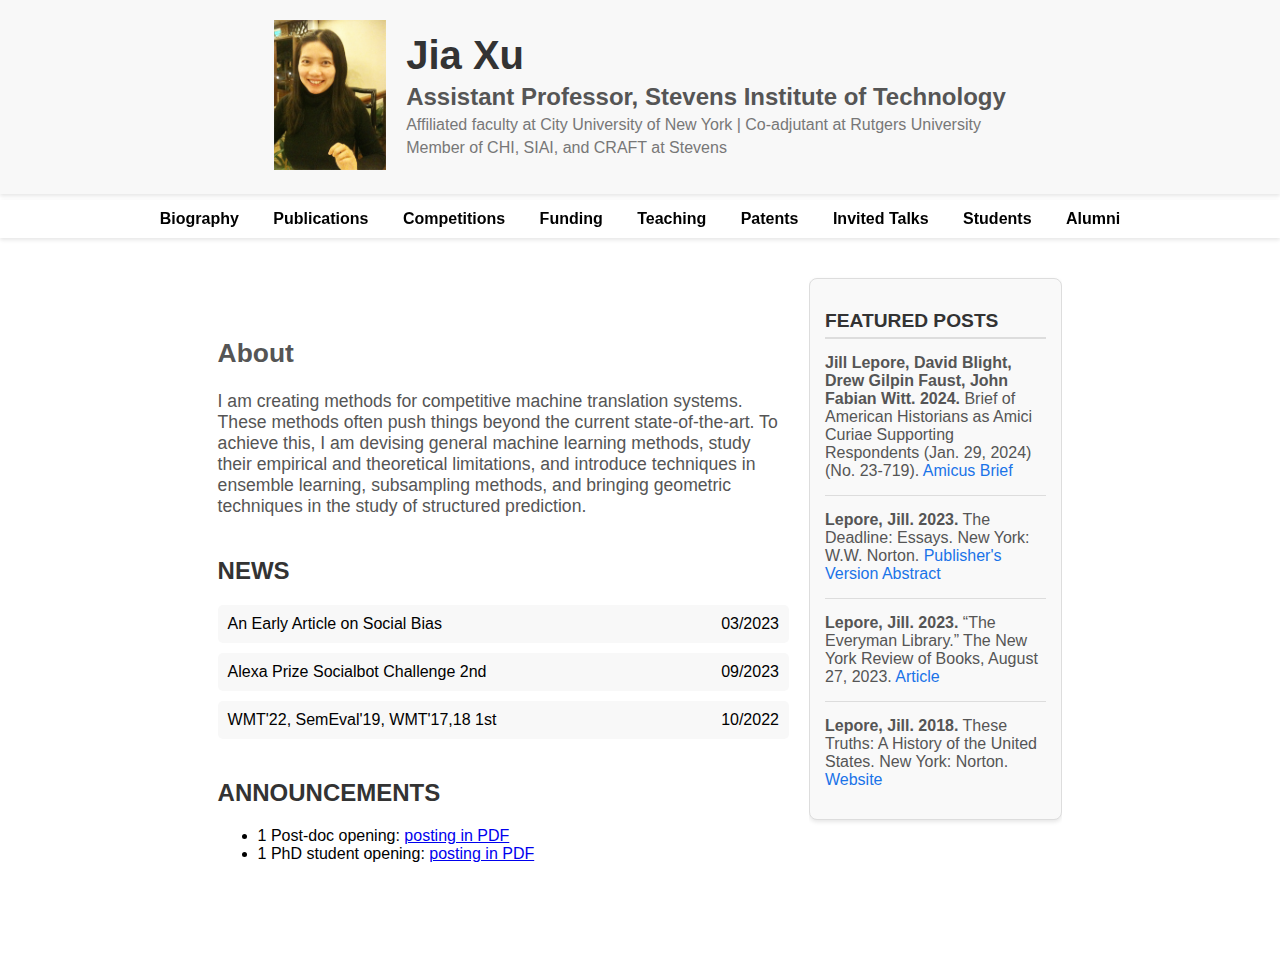
==== index.html @ bad91729 "initial commit" ====
<!DOCTYPE html>
<html lang="en">
<head>
    <meta charset="UTF-8">
    <meta name="viewport" content="width=device-width, initial-scale=1.0">
    <title>Home</title>
    <link rel="stylesheet" href="styles.css">
</head>
<body>
    <iframe src="header.html" style="width: 100%; border: none;"></iframe>
    <nav>
        <ul>
            <li><a href="biography.html">Biography</a></li>
            <li><a href="publications.html">Publications</a></li>
            <li><a href="competitions.html">Competitions</a></li>
            <li><a href="funding.html">Funding</a></li>
            <li><a href="teaching.html">Teaching</a></li>
            <li><a href="patents.html">Patents</a></li>
            <li><a href="invited_talks.html">Invited Talks</a></li>
            <li><a href="students.html">Students</a></li>
            <li><a href="alumni.html">Alumni</a></li>
        </ul>
    </nav>
    <main>
        <div class="content-container">
            <section id="news-announcements">
                <section id="about">
                    <h2>About</h2>
                    <p>
                        I am creating methods for competitive machine translation systems. These methods often push things beyond the current state-of-the-art. 
                        To achieve this, I am devising general machine learning methods, study their empirical and theoretical limitations, and introduce techniques 
                        in ensemble learning, subsampling methods, and bringing geometric techniques in the study of structured prediction.
                    </p>
                </section>
                <section id="news">
                    <h2>News</h2>
                    <div class="news-item">
                        <span>An Early Article on Social Bias</span>
                        <span>03/2023</span>
                    </div>
                    <div class="news-item">
                        <span>Alexa Prize Socialbot Challenge 2nd</span>
                        <span>09/2023</span>
                    </div>
                    <div class="news-item">
                        <span>WMT'22, SemEval'19, WMT'17,18 1st</span>
                        <span>10/2022</span>
                    </div>
                </section>
                <section id="announcements">
                    <h2>Announcements</h2>
                    <ul>
                        <li>1 Post-doc opening: <a href="posting_in_pdf.pdf">posting in PDF</a></li>
                        <li>1 PhD student opening: <a href="posting_in_pdf.pdf">posting in PDF</a></li>
                    </ul>
                </section>
            </section>
            <aside class="featured-container">
                <iframe src="featured_posts.html" style="width: 100%; border: none; height: 100%;"></iframe>
            </aside>
        </div>
    </main>
</body>
</html>
---- styles.css ----
body {
    font-family: Arial, sans-serif;
    margin: 0;
    padding: 0;
    background-color: #ffffff;
    color: #000000;
}

iframe {
    display: block;
    width: 100%;
    height: 200px; /* Adjust height as needed */
    border: none;
}

header {
    background-color: #f8f8f8;
    padding: 20px;
    text-align: center;
    box-shadow: 0 2px 4px rgba(0,0,0,0.1);
    display: flex;
    align-items: center;
    justify-content: center;
}

.header-content {
    display: flex;
    align-items: center;
}

.header-content img.logo {
    height: 150px; /* Increased size */
    margin-right: 20px;
}

.text-content {
    text-align: left;
}

.header-content h1 {
    margin: 0;
    font-size: 2.5em; /* Big font for name */
    color: #333333; /* Slightly grey */
}

.header-content h2 {
    margin: 5px 0;
    font-size: 1.5em; /* Smaller font for second line */
    color: #555555; /* Slightly grey */
}

.header-content p {
    margin: 5px 0;
    font-size: 1em; /* Regular font size */
    color: #777777; /* Slightly grey */
}

.breadcrumb {
    padding: 10px 0;
    font-size: 1.2em;
    color: #333333;
}

.breadcrumb a.home-link {
    color: #1a73e8;
    text-decoration: none;
    font-weight: bold;
}

.breadcrumb a.home-link:hover {
    text-decoration: underline;
}

.home-link {
    text-decoration: none;
    color: inherit;
}

.home-link:hover {
    text-decoration: none;
    color: inherit;
}

nav ul li a {
    text-decoration: none;
    color: #000000;
    font-weight: bold;
}

nav ul li a.active {
    background-color: #666666;
    color: #ffffff;
    padding: 5px 10px;
    border-radius: 5px;
}

nav ul li a:hover {
    background-color: #cccccc; /* Highlight color */
    color: #000000; /* Text color on hover */
    padding: 5px 5px;
    border-radius: 5px;
}

nav {
    position: sticky;
    top: 0;
    width: 100%;
    background-color: #ffffff;
    box-shadow: 0 2px 4px rgba(0,0,0,0.1);
    z-index: 1000;
}

nav ul {
    list-style: none;
    margin: 0;
    padding: 10px 0;
    text-align: center;
}

nav ul li {
    display: inline;
    margin: 0 15px;
}

main {
    padding: 20px 17%;
}

section {
    margin: 40px 0;
}

/* Styles for news and announcements */
#news, #announcements {
    margin-top: 40px;
}

.news-item, .announcement-item {
    display: flex;
    justify-content: space-between;
    padding: 10px;
    background-color: #f8f8f8;
    border-radius: 5px;
    margin-bottom: 10px;
}

#news h2, #announcements h2 {
    text-transform: uppercase;
    color: #333;
}

#about {
    margin-top: 40px;
    font-size: 1.1em;
    color: #555;
}



/* Two-column layout */
.content-container {
    display: flex;
    flex-direction: row;
    justify-content: space-between;
}

.content-container > section {
    flex: 1;
    padding-right: 20px;
}

.featured-container {
    width: 30%; /* Default width */
    /* min-height: 600px; */
}

.featured-posts {
    border: 1px solid #ddd;
    padding: 15px;
    background-color: #f9f9f9;
    border-radius: 8px;
    margin-top: 20px;
    box-shadow: 0 2px 4px rgba(0,0,0,0.1);
}

.featured-posts h2 {
    text-transform: uppercase;
    font-size: 1.2em;
    color: #333;
    margin-bottom: 15px;
    border-bottom: 2px solid #ddd;
    padding-bottom: 5px;
}

.featured-posts .post {
    margin-bottom: 15px;
}

.featured-posts .post p {
    margin: 0;
    font-size: 1em;
    color: #555;
}

.featured-posts .post a {
    color: #1a73e8;
    text-decoration: none;
}

.featured-posts .post a:hover {
    text-decoration: underline;
}

.featured-posts hr {
    border: 0;
    border-top: 1px solid #ddd;
    margin: 15px 0;
}
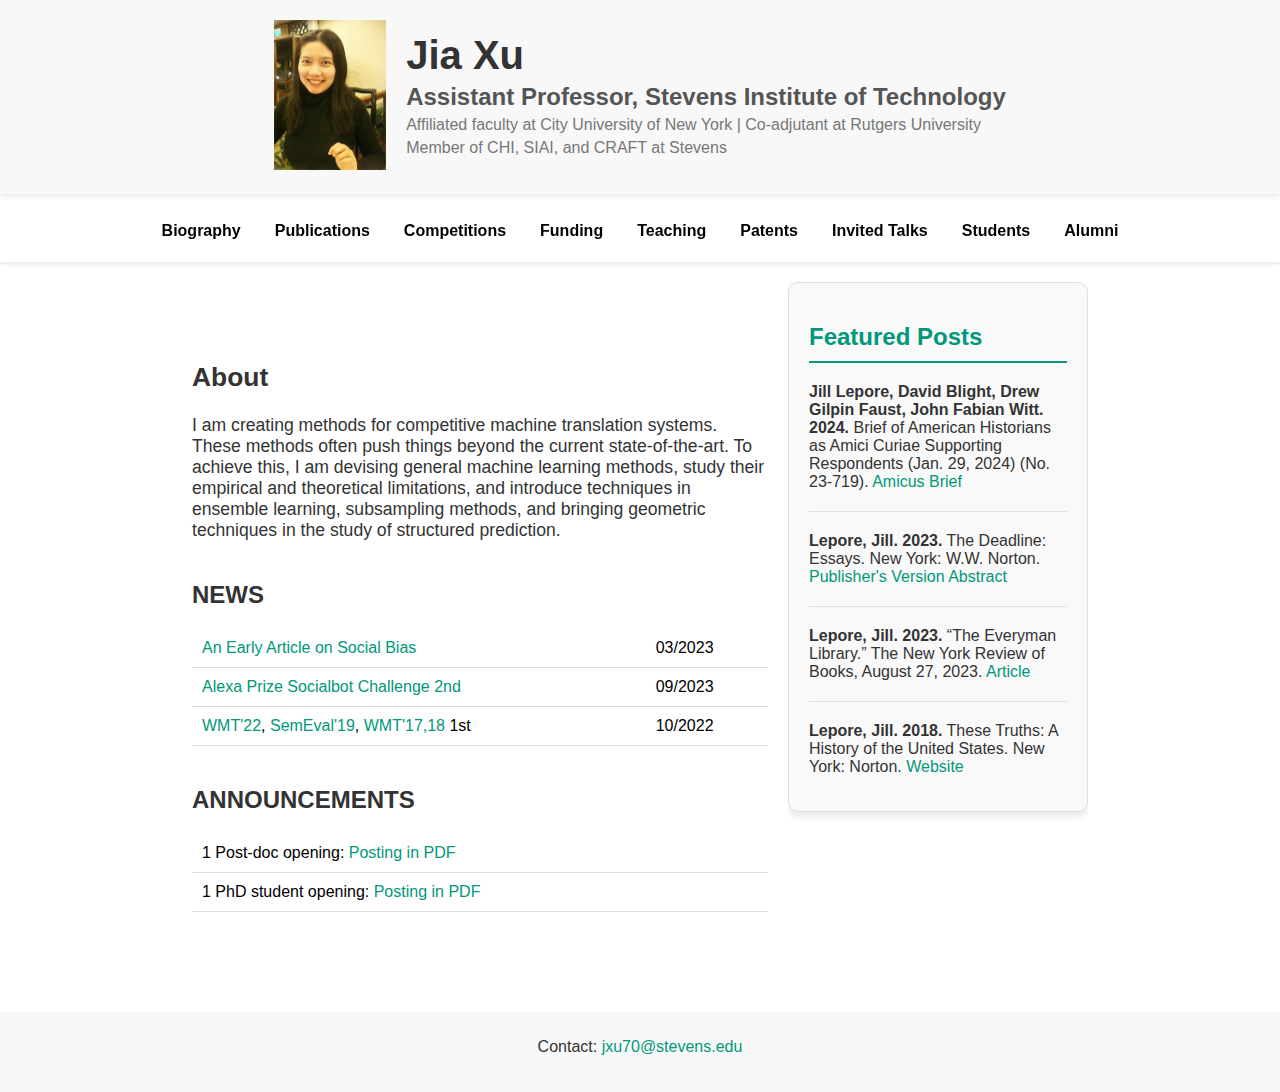
==== commit 3f737c63: "done" ====
--- a/index.html
+++ b/index.html
@@ -34,25 +34,35 @@
                 </section>
                 <section id="news">
                     <h2>News</h2>
-                    <div class="news-item">
-                        <span>An Early Article on Social Bias</span>
-                        <span>03/2023</span>
-                    </div>
-                    <div class="news-item">
-                        <span>Alexa Prize Socialbot Challenge 2nd</span>
-                        <span>09/2023</span>
-                    </div>
-                    <div class="news-item">
-                        <span>WMT'22, SemEval'19, WMT'17,18 1st</span>
-                        <span>10/2022</span>
-                    </div>
+                    <table class="news-table">
+                        <tr>
+                            <td><a href="https://www.stevens.edu/news/exposing-and-eliminating-the-hidden-biases-in-ai" target="_blank">An Early Article on Social Bias</a></td>
+                            <td>03/2023</td>
+                        </tr>
+                        <tr>
+                            <td><a href="https://www.stevens.edu/news/stevens-team-wins-second-place-in-amazon-alexa-socialbot-challenge#:~:text=NAM%2C%20or%20Never%20Alone%20with,team%20won%20a%20%2450%2C000%20prize." target="_blank">Alexa Prize Socialbot Challenge 2nd</a></td>
+                            <td>09/2023</td>
+                        </tr>
+                        <tr>
+                            <td>
+                                <a href="https://www.stevens.edu/news/innovation-in-machine-learning-translates-to-top-honors-for-stevens-computer" target="_blank">WMT'22</a>, 
+                                <a href="https://www.gc.cuny.edu/news/jia-xu-hunter-has-won-natural-language-processing-competition" target="_blank">SemEval'19</a>, 
+                                <a href="https://machinetranslate.org/wmt" target="_blank">WMT'17,18</a> 1st
+                            </td>
+                            <td>10/2022</td>
+                        </tr>
+                    </table>
                 </section>
                 <section id="announcements">
                     <h2>Announcements</h2>
-                    <ul>
-                        <li>1 Post-doc opening: <a href="posting_in_pdf.pdf">posting in PDF</a></li>
-                        <li>1 PhD student opening: <a href="posting_in_pdf.pdf">posting in PDF</a></li>
-                    </ul>
+                    <table class="news-table">
+                        <tr>
+                            <td>1 Post-doc opening: <a href="http://jiaxu.org/pdf/Postdocposting.pdf" target="_blank">Posting in PDF</a></td>
+                        </tr>
+                        <tr>
+                            <td>1 PhD student opening: <a href="http://jiaxu.org/pdf/PhDposting.pdf" target="_blank">Posting in PDF</a></td>
+                        </tr>
+                    </table>
                 </section>
             </section>
             <aside class="featured-container">
@@ -60,5 +70,6 @@
             </aside>
         </div>
     </main>
+    <iframe src="footer.html" style="width: 100%; border: none; height: 80px;"></iframe>
 </body>
 </html>
--- a/styles.css
+++ b/styles.css
@@ -81,54 +81,83 @@
     color: inherit;
 }
 
-nav ul li a {
-    text-decoration: none;
-    color: #000000;
-    font-weight: bold;
-}
-
-nav ul li a.active {
-    background-color: #666666;
-    color: #ffffff;
-    padding: 5px 10px;
-    border-radius: 5px;
-}
-
-nav ul li a:hover {
-    background-color: #cccccc; /* Highlight color */
-    color: #000000; /* Text color on hover */
-    padding: 5px 5px;
-    border-radius: 5px;
-}
-
+/* Navigation bar styling */
 nav {
     position: sticky;
     top: 0;
     width: 100%;
     background-color: #ffffff;
-    box-shadow: 0 2px 4px rgba(0,0,0,0.1);
+    box-shadow: 0 2px 4px rgba(0, 0, 0, 0.1);
     z-index: 1000;
+    padding: 10px 0;
 }
 
 nav ul {
     list-style: none;
     margin: 0;
+    padding: 0;
+    display: flex;
+    justify-content: center;
+    align-items: center;
+    flex-wrap: wrap; /* Ensure items wrap on smaller screens */
+}
+
+nav ul {
+    display: flex;
+    flex-wrap: wrap;
+    justify-content: center;
     padding: 10px 0;
-    text-align: center;
+    margin: 0;
+    list-style: none;
 }
 
 nav ul li {
-    display: inline;
-    margin: 0 15px;
-}
+    margin: 2px 2px;
+}
+
+nav ul li a {
+    text-decoration: none;
+    color: #000000;
+    font-weight: bold;
+    padding: 10px 15px;
+}
+
+nav ul li a.active, nav ul li a:hover {
+    background-color: #666666;
+    color: #ffffff;
+    border-radius: 5px;
+}
+
 
 main {
-    padding: 20px 17%;
+    padding: 20px 15%;
 }
 
 section {
     margin: 40px 0;
 }
+
+/* News Table Styles */
+.news-table {
+    width: 100%;
+    border-collapse: collapse;
+    margin: 20px 0;
+}
+
+.news-table td {
+    padding: 10px;
+    border-bottom: 1px solid #dddddd;
+}
+
+.news-table a {
+    color: #009879;
+    text-decoration: none;
+}
+
+.news-table a:hover {
+    text-decoration: underline;
+}
+
 
 /* Styles for news and announcements */
 #news, #announcements {
@@ -152,7 +181,7 @@
 #about {
     margin-top: 40px;
     font-size: 1.1em;
-    color: #555;
+    color: #333;
 }
 
 
@@ -169,50 +198,367 @@
     padding-right: 20px;
 }
 
-.featured-container {
-    width: 30%; /* Default width */
-    /* min-height: 600px; */
-}
-
+/* Featured Posts Styles */
 .featured-posts {
+    background-color: #f9f9f9;
+    padding: 20px;
+    border: 1px solid #e0e0e0;
+    border-radius: 10px;
+    box-shadow: 0 4px 8px rgba(0, 0, 0, 0.1);
+}
+
+.featured-posts h2 {
+    color: #009879;
+    margin-bottom: 20px;
+    font-size: 1.5em;
+    border-bottom: 2px solid #009879;
+    padding-bottom: 10px;
+}
+
+.post {
+    margin-bottom: 15px;
+}
+
+.post p {
+    font-size: 1em;
+    color: #333;
+    margin: 0;
+}
+
+.post a {
+    color: #009879;
+    text-decoration: none;
+}
+
+.post a:hover {
+    text-decoration: underline;
+}
+
+hr {
+    border: 0;
+    height: 1px;
+    background: #e0e0e0;
+    margin: 20px 0;
+}
+
+
+
+/* Publications list styling */
+.publications-list {
+    list-style: none;
+    padding: 0;
+}
+
+.publications-list li {
+    margin-bottom: 20px;
+}
+
+.publications-list li a {
+    color: #d68b45;
+    font-weight: bold;
+    text-decoration: none;
+    font-size: 1.2em;
+}
+
+.publications-list li a:hover {
+    text-decoration: underline;
+}
+
+.publications-list p {
+    margin: 5px 0;
+    color: #555;
+}
+
+/* New styles for tables */
+.table {
+    width: 100%;
+    border-collapse: collapse;
+    margin: 20px 0;
+    font-size: 1em;
+    min-width: 400px;
+    box-shadow: 0 0 20px rgba(0, 0, 0, 0.1);
+}
+
+.table thead tr {
+    background-color: #009879;
+    color: #ffffff;
+    text-align: left;
+}
+
+.table th,
+.table td {
+    padding: 12px 15px;
+}
+
+.table tbody tr {
+    border-bottom: 1px solid #dddddd;
+}
+
+.table tbody tr:nth-of-type(even) {
+    background-color: #f3f3f3;
+}
+
+.table tbody tr:last-of-type {
+    border-bottom: 2px solid #009879;
+}
+
+.table tbody tr:hover {
+    background-color: #f1f1f1;
+    cursor: pointer;
+}
+
+
+/* Funding Table Styling */
+.funding-table {
+    width: 100%;
+    border-collapse: collapse;
+    margin: 20px 0;
+    font-size: 18px;
+    text-align: left;
+}
+
+.funding-table th, .funding-table td {
+    padding: 12px 15px;
+}
+
+.funding-table thead th {
+    background-color: #009879;;
+    color: #ffffff;
+}
+
+.funding-table tbody tr {
+    border-bottom: 1px solid #dddddd;
+}
+
+.funding-table tbody tr:nth-of-type(even) {
+    background-color: #f3f3f3;
+}
+
+.funding-table tbody tr:last-of-type {
+    border-bottom: 2px solid #009879;;
+}
+
+.funding-table tbody tr:hover {
+    background-color: #f1f1f1;
+}
+
+
+/* Courses list styling */
+.courses-list {
+    list-style: none;
+    padding: 0;
+}
+
+.courses-list li {
+    margin-bottom: 20px;
+}
+
+.courses-list li a {
+    color: #d68b45;
+    font-weight: bold;
+    text-decoration: none;
+    font-size: 1.2em;
+}
+
+.courses-list li a:hover {
+    text-decoration: underline;
+}
+
+.courses-list p {
+    margin: 5px 0;
+    color: #555;
+}
+
+
+/* New styles for patents.html */
+.patent-item {
+    border: 1px solid #ccc;
+    padding: 15px;
+    margin-bottom: 10px;
+    border-radius: 5px;
+    background-color: #f9f9f9;
+}
+
+.patent-item p {
+    margin: 5px 0;
+}
+
+.patent-item button {
+    background-color: #007bff;
+    color: white;
+    border: none;
+    padding: 10px 20px;
+    border-radius: 5px;
+    cursor: pointer;
+    font-size: 1em;
+}
+
+.patent-item button:hover {
+    background-color: #0056b3;
+}
+
+
+
+/* New styles for tables */
+.table {
+    width: 100%;
+    border-collapse: collapse;
+    margin: 20px 0;
+    font-size: 1em;
+    min-width: 400px;
+    box-shadow: 0 0 20px rgba(0, 0, 0, 0.1);
+}
+
+.table thead tr {
+    background-color: #009879;
+    color: #ffffff;
+    text-align: left;
+}
+
+.table th,
+.table td {
+    padding: 12px 15px;
+}
+
+.table tbody tr {
+    border-bottom: 1px solid #dddddd;
+}
+
+.table tbody tr:nth-of-type(even) {
+    background-color: #f3f3f3;
+}
+
+.table tbody tr:last-of-type {
+    border-bottom: 2px solid #009879;
+}
+
+.table tbody tr:hover {
+    background-color: #f1f1f1;
+    cursor: pointer;
+}
+
+
+
+
+/* New styles for students.html */
+.student-photo {
+    width: 80px;
+    height: 80px;
+    border-radius: 50%;
+    object-fit: cover;
+}
+
+.table {
+    width: 100%;
+    border-collapse: collapse;
+    margin: 20px 0;
+    font-size: 1em;
+    min-width: 400px;
+    box-shadow: 0 0 20px rgba(0, 0, 0, 0.1);
+}
+
+.table thead tr {
+    background-color: #009879;
+    color: #ffffff;
+    text-align: left;
+}
+
+.table th,
+.table td {
+    padding: 12px 15px;
+}
+
+.table tbody tr {
+    border-bottom: 1px solid #dddddd;
+}
+
+.table tbody tr:nth-of-type(even) {
+    background-color: #f3f3f3;
+}
+
+.table tbody tr:last-of-type {
+    border-bottom: 2px solid #009879;
+}
+
+.table tbody tr:hover {
+    background-color: #f1f1f1;
+    cursor: pointer;
+}
+
+
+/* New styles for students.html */
+.student-photo {
+    width: 100px;
+    height: auto;
+    border-radius: 50%;
+    margin-right: 10px;
+}
+
+
+
+.current-courses ul, .past-courses ul {
+    list-style: none;
+    padding: 0;
+}
+
+.current-courses li, .past-courses li {
+    margin-bottom: 15px;
+    padding: 10px;
     border: 1px solid #ddd;
-    padding: 15px;
+    border-radius: 5px;
     background-color: #f9f9f9;
-    border-radius: 8px;
-    margin-top: 20px;
-    box-shadow: 0 2px 4px rgba(0,0,0,0.1);
-}
-
-.featured-posts h2 {
-    text-transform: uppercase;
+}
+
+.current-courses li a, .past-courses li a {
     font-size: 1.2em;
+    color: #0073e6;
+    text-decoration: none;
+}
+
+.current-courses li p, .past-courses li p {
+    margin: 5px 0 0;
+    color: #555;
+}
+
+.current-courses li:hover, .past-courses li:hover {
+    background-color: #f0f0f0;
+}
+
+.breadcrumb {
+    margin-bottom: 20px;
+}
+
+.breadcrumb a {
+    color: #0073e6;
+    text-decoration: none;
+    font-weight: bold;
+}
+
+.breadcrumb a:hover {
+    text-decoration: underline;
+}
+
+/* Footer styles */
+footer {
+    background-color: #f8f8f8;
+    padding: 20px 0;
+    text-align: center;
+    box-shadow: 0 -2px 4px rgba(0, 0, 0, 0.1);
+    position: fixed;
+    bottom: 0;
+    width: 100%;
+}
+
+.footer-content {
+    font-size: 1em;
     color: #333;
-    margin-bottom: 15px;
-    border-bottom: 2px solid #ddd;
-    padding-bottom: 5px;
-}
-
-.featured-posts .post {
-    margin-bottom: 15px;
-}
-
-.featured-posts .post p {
-    margin: 0;
-    font-size: 1em;
-    color: #555;
-}
-
-.featured-posts .post a {
-    color: #1a73e8;
-    text-decoration: none;
-}
-
-.featured-posts .post a:hover {
-    text-decoration: underline;
-}
-
-.featured-posts hr {
-    border: 0;
-    border-top: 1px solid #ddd;
-    margin: 15px 0;
-}
+}
+
+.footer-content a {
+    color: #009879;
+    text-decoration: none;
+}
+
+.footer-content a:hover {
+    text-decoration: underline;
+}
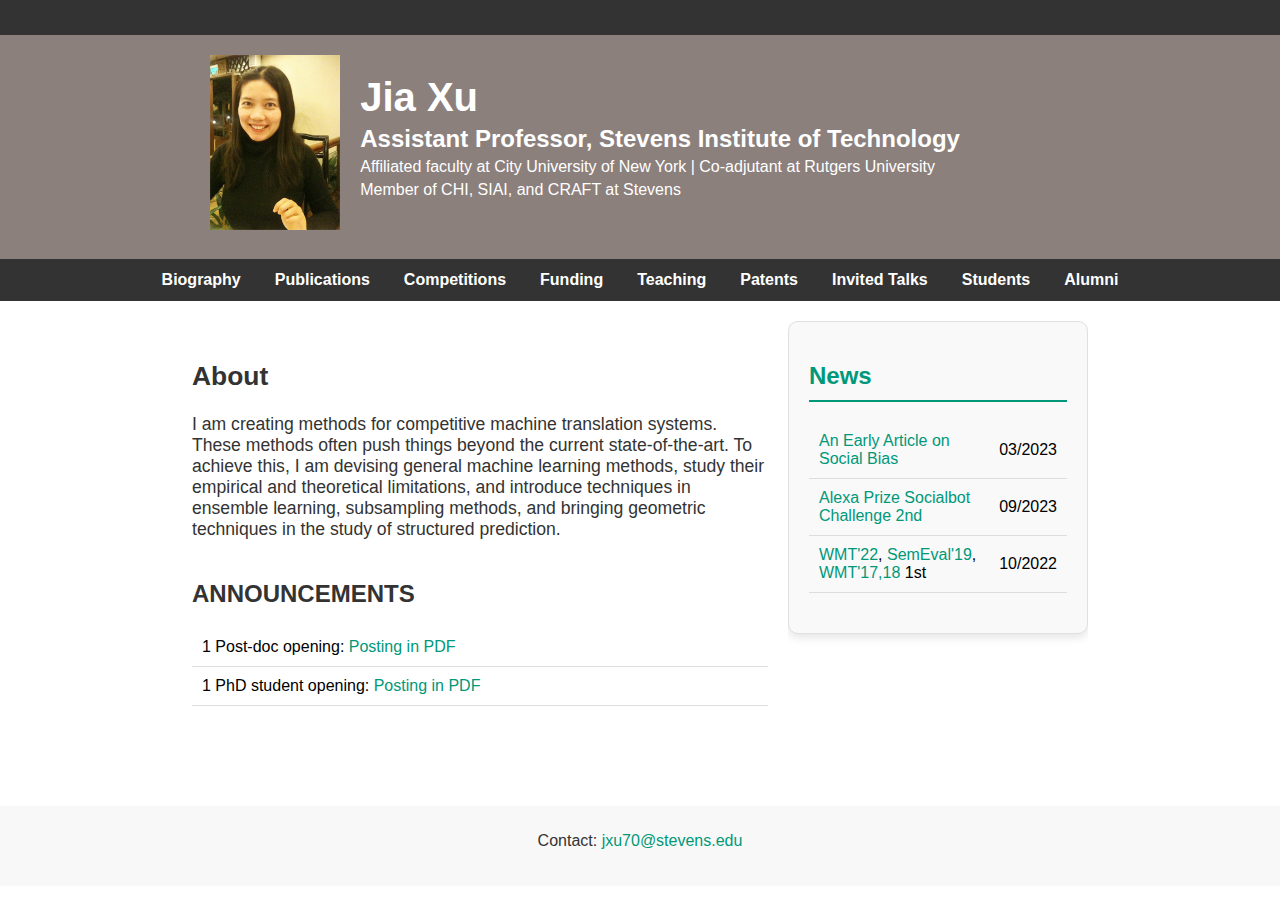
==== commit 4ef1e19f: "changes" ====
--- a/index.html
+++ b/index.html
@@ -7,7 +7,7 @@
     <link rel="stylesheet" href="styles.css">
 </head>
 <body>
-    <iframe src="header.html" style="width: 100%; border: none;"></iframe>
+    <iframe src="header.html" style="width: 100%; border: none; height: 259px;"></iframe>
     <nav>
         <ul>
             <li><a href="biography.html">Biography</a></li>
@@ -32,27 +32,6 @@
                         in ensemble learning, subsampling methods, and bringing geometric techniques in the study of structured prediction.
                     </p>
                 </section>
-                <section id="news">
-                    <h2>News</h2>
-                    <table class="news-table">
-                        <tr>
-                            <td><a href="https://www.stevens.edu/news/exposing-and-eliminating-the-hidden-biases-in-ai" target="_blank">An Early Article on Social Bias</a></td>
-                            <td>03/2023</td>
-                        </tr>
-                        <tr>
-                            <td><a href="https://www.stevens.edu/news/stevens-team-wins-second-place-in-amazon-alexa-socialbot-challenge#:~:text=NAM%2C%20or%20Never%20Alone%20with,team%20won%20a%20%2450%2C000%20prize." target="_blank">Alexa Prize Socialbot Challenge 2nd</a></td>
-                            <td>09/2023</td>
-                        </tr>
-                        <tr>
-                            <td>
-                                <a href="https://www.stevens.edu/news/innovation-in-machine-learning-translates-to-top-honors-for-stevens-computer" target="_blank">WMT'22</a>, 
-                                <a href="https://www.gc.cuny.edu/news/jia-xu-hunter-has-won-natural-language-processing-competition" target="_blank">SemEval'19</a>, 
-                                <a href="https://machinetranslate.org/wmt" target="_blank">WMT'17,18</a> 1st
-                            </td>
-                            <td>10/2022</td>
-                        </tr>
-                    </table>
-                </section>
                 <section id="announcements">
                     <h2>Announcements</h2>
                     <table class="news-table">
--- a/styles.css
+++ b/styles.css
@@ -13,24 +13,33 @@
     border: none;
 }
 
+.top-line {
+    background-color: #333333; /* Black line */
+    height: 35px; /* Height of the black line */
+    width: 100%;
+    position:absolute;
+    top: 0;
+    left: 0;
+}
+
 header {
-    background-color: #f8f8f8;
-    padding: 20px;
-    text-align: center;
+    background-color: #8c807c;
+    padding: 25px;
+    text-align: left; /* Align content to the left */
     box-shadow: 0 2px 4px rgba(0,0,0,0.1);
-    display: flex;
-    align-items: center;
-    justify-content: center;
 }
 
 .header-content {
     display: flex;
     align-items: center;
+    padding-left: 15%; /* Match left padding of page content */
+    padding-top: 20px;
 }
 
 .header-content img.logo {
-    height: 150px; /* Increased size */
+    height: 175px; /* Increased size */
     margin-right: 20px;
+    padding-top: 10px;
 }
 
 .text-content {
@@ -40,56 +49,32 @@
 .header-content h1 {
     margin: 0;
     font-size: 2.5em; /* Big font for name */
-    color: #333333; /* Slightly grey */
+    color: #ffffff; /* Slightly grey */
 }
 
 .header-content h2 {
     margin: 5px 0;
     font-size: 1.5em; /* Smaller font for second line */
-    color: #555555; /* Slightly grey */
+    color: #ffffff; /* Slightly grey */
 }
 
 .header-content p {
     margin: 5px 0;
     font-size: 1em; /* Regular font size */
-    color: #777777; /* Slightly grey */
-}
-
-.breadcrumb {
-    padding: 10px 0;
-    font-size: 1.2em;
-    color: #333333;
-}
-
-.breadcrumb a.home-link {
-    color: #1a73e8;
-    text-decoration: none;
-    font-weight: bold;
-}
-
-.breadcrumb a.home-link:hover {
-    text-decoration: underline;
-}
-
-.home-link {
-    text-decoration: none;
-    color: inherit;
-}
-
-.home-link:hover {
-    text-decoration: none;
-    color: inherit;
-}
+    color: #ffffff; /* Slightly grey */
+}
+
 
 /* Navigation bar styling */
 nav {
     position: sticky;
     top: 0;
     width: 100%;
-    background-color: #ffffff;
-    box-shadow: 0 2px 4px rgba(0, 0, 0, 0.1);
+    background-color: #333333; /* Dark background color */
+    box-shadow: 0 px 4px #0000001a;
     z-index: 1000;
     padding: 10px 0;
+    color: #ffffff; /* White text color */
 }
 
 nav ul {
@@ -102,30 +87,49 @@
     flex-wrap: wrap; /* Ensure items wrap on smaller screens */
 }
 
-nav ul {
-    display: flex;
-    flex-wrap: wrap;
-    justify-content: center;
-    padding: 10px 0;
-    margin: 0;
-    list-style: none;
-}
-
 nav ul li {
     margin: 2px 2px;
 }
 
 nav ul li a {
     text-decoration: none;
-    color: #000000;
+    color: #ffffff; /* White text color */
     font-weight: bold;
-    padding: 10px 15px;
+    padding: 8px 15px;
 }
 
 nav ul li a.active, nav ul li a:hover {
-    background-color: #666666;
+    background-color: #8c807c; /* Slightly lighter background for active/hover */
     color: #ffffff;
     border-radius: 5px;
+}
+
+
+
+.breadcrumb {
+    padding: 10px 0;
+    font-size: 1.2em;
+    color: #333333;
+}
+
+.breadcrumb a.home-link {
+    color: #1a73e8;
+    text-decoration: none;
+    font-weight: bold;
+}
+
+.breadcrumb a.home-link:hover {
+    text-decoration: underline;
+}
+
+.home-link {
+    text-decoration: none;
+    color: inherit;
+}
+
+.home-link:hover {
+    text-decoration: none;
+    color: inherit;
 }
 
 
@@ -196,6 +200,8 @@
 .content-container > section {
     flex: 1;
     padding-right: 20px;
+    margin-top: 0; 
+    padding-top: 0; 
 }
 
 /* Featured Posts Styles */
@@ -205,6 +211,8 @@
     border: 1px solid #e0e0e0;
     border-radius: 10px;
     box-shadow: 0 4px 8px rgba(0, 0, 0, 0.1);
+    height: 100%; /* Make sure it takes the full height */
+    overflow: hidden; /* Prevent scrolling */
 }
 
 .featured-posts h2 {
@@ -544,7 +552,7 @@
     padding: 20px 0;
     text-align: center;
     box-shadow: 0 -2px 4px rgba(0, 0, 0, 0.1);
-    position: fixed;
+    position: absolute;
     bottom: 0;
     width: 100%;
 }
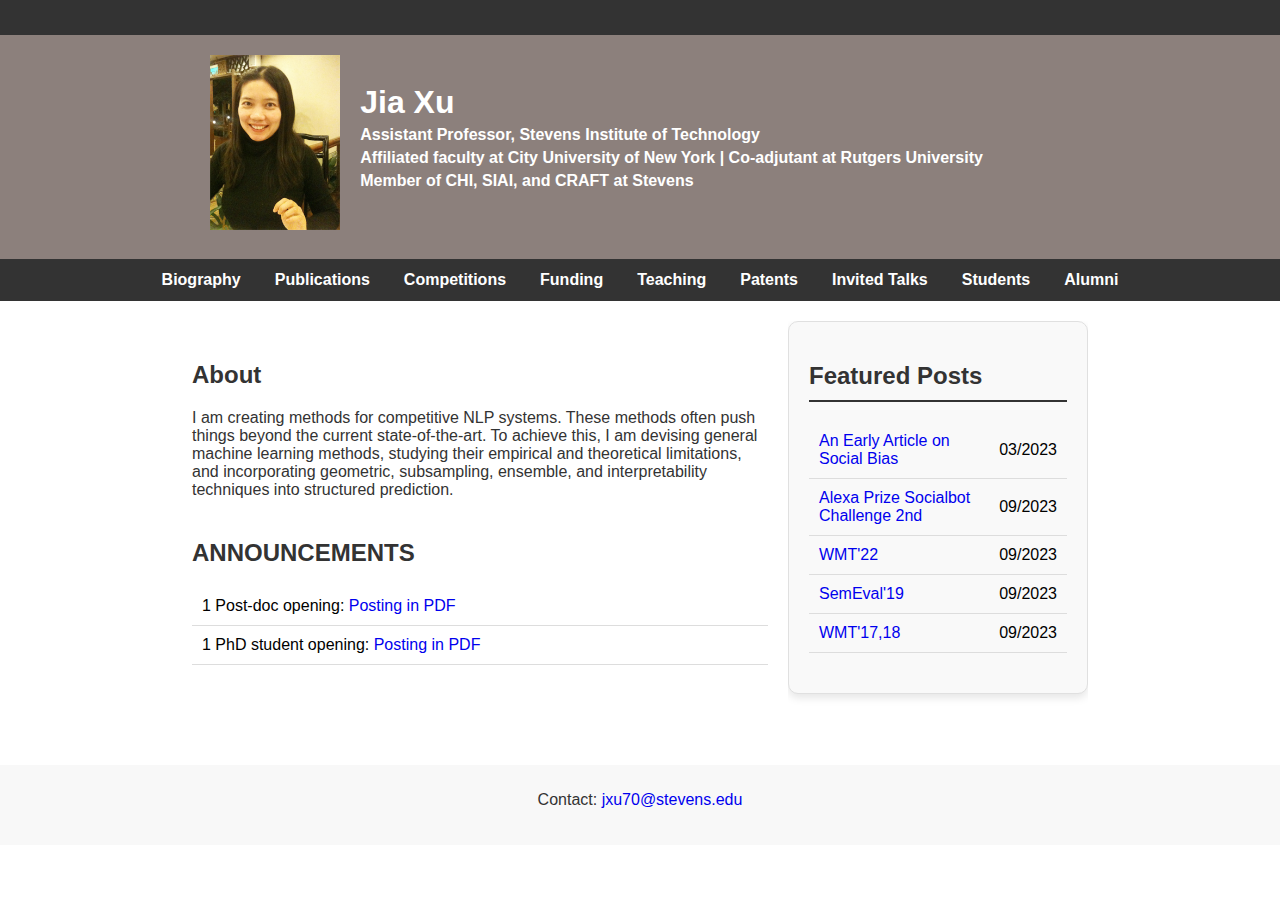
==== commit e579fb9c: "font size fix, open sans semibold" ====
--- a/index.html
+++ b/index.html
@@ -27,9 +27,11 @@
                 <section id="about">
                     <h2>About</h2>
                     <p>
-                        I am creating methods for competitive machine translation systems. These methods often push things beyond the current state-of-the-art. 
-                        To achieve this, I am devising general machine learning methods, study their empirical and theoretical limitations, and introduce techniques 
-                        in ensemble learning, subsampling methods, and bringing geometric techniques in the study of structured prediction.
+                        I am creating methods for competitive NLP systems. 
+                        These methods often push things beyond the current state-of-the-art. 
+                        To achieve this, I am devising general machine learning methods, 
+                        studying their empirical and theoretical limitations, and incorporating geometric, 
+                        subsampling, ensemble, and interpretability techniques into structured prediction.
                     </p>
                 </section>
                 <section id="announcements">
--- a/styles.css
+++ b/styles.css
@@ -1,9 +1,10 @@
 body {
-    font-family: Arial, sans-serif;
+    font-family: 'Open Sans SemiBold', sans-serif;
     margin: 0;
     padding: 0;
     background-color: #ffffff;
     color: #000000;
+    font-size: 1em; /* Regular text size */
 }
 
 iframe {
@@ -17,7 +18,7 @@
     background-color: #333333; /* Black line */
     height: 35px; /* Height of the black line */
     width: 100%;
-    position:absolute;
+    position: absolute;
     top: 0;
     left: 0;
 }
@@ -26,7 +27,7 @@
     background-color: #8c807c;
     padding: 25px;
     text-align: left; /* Align content to the left */
-    box-shadow: 0 2px 4px rgba(0,0,0,0.1);
+    box-shadow: 0 2px 4px rgba(0, 0, 0, 0.1);
 }
 
 .header-content {
@@ -48,13 +49,13 @@
 
 .header-content h1 {
     margin: 0;
-    font-size: 2.5em; /* Big font for name */
+    font-size: 2em; /* Big font for name */
     color: #ffffff; /* Slightly grey */
 }
 
 .header-content h2 {
     margin: 5px 0;
-    font-size: 1.5em; /* Smaller font for second line */
+    font-size: 1em; /* Smaller font for second line */
     color: #ffffff; /* Slightly grey */
 }
 
@@ -63,7 +64,6 @@
     font-size: 1em; /* Regular font size */
     color: #ffffff; /* Slightly grey */
 }
-
 
 /* Navigation bar styling */
 nav {
@@ -104,11 +104,8 @@
     border-radius: 5px;
 }
 
-
-
 .breadcrumb {
     padding: 10px 0;
-    font-size: 1.2em;
     color: #333333;
 }
 
@@ -131,7 +128,6 @@
     text-decoration: none;
     color: inherit;
 }
-
 
 main {
     padding: 20px 15%;
@@ -154,14 +150,13 @@
 }
 
 .news-table a {
-    color: #009879;
+    /* color: #333; */
     text-decoration: none;
 }
 
 .news-table a:hover {
     text-decoration: underline;
 }
-
 
 /* Styles for news and announcements */
 #news, #announcements {
@@ -180,15 +175,13 @@
 #news h2, #announcements h2 {
     text-transform: uppercase;
     color: #333;
+    font-size: 1.5em; /* Page title size */
 }
 
 #about {
     margin-top: 40px;
-    font-size: 1.1em;
     color: #333;
 }
-
-
 
 /* Two-column layout */
 .content-container {
@@ -216,10 +209,10 @@
 }
 
 .featured-posts h2 {
-    color: #009879;
+    color: #333;
     margin-bottom: 20px;
-    font-size: 1.5em;
-    border-bottom: 2px solid #009879;
+    font-size: 1.5em; /* Page title size */
+    border-bottom: 2px solid #333;
     padding-bottom: 10px;
 }
 
@@ -228,13 +221,11 @@
 }
 
 .post p {
-    font-size: 1em;
+    margin: 0;
+}
+
+.post a {
     color: #333;
-    margin: 0;
-}
-
-.post a {
-    color: #009879;
     text-decoration: none;
 }
 
@@ -249,8 +240,6 @@
     margin: 20px 0;
 }
 
-
-
 /* Publications list styling */
 .publications-list {
     list-style: none;
@@ -265,7 +254,6 @@
     color: #d68b45;
     font-weight: bold;
     text-decoration: none;
-    font-size: 1.2em;
 }
 
 .publications-list li a:hover {
@@ -288,7 +276,7 @@
 }
 
 .table thead tr {
-    background-color: #009879;
+    background-color: #333;
     color: #ffffff;
     text-align: left;
 }
@@ -307,7 +295,7 @@
 }
 
 .table tbody tr:last-of-type {
-    border-bottom: 2px solid #009879;
+    border-bottom: 2px solid #333;
 }
 
 .table tbody tr:hover {
@@ -315,13 +303,11 @@
     cursor: pointer;
 }
 
-
 /* Funding Table Styling */
 .funding-table {
     width: 100%;
     border-collapse: collapse;
     margin: 20px 0;
-    font-size: 18px;
     text-align: left;
 }
 
@@ -330,7 +316,7 @@
 }
 
 .funding-table thead th {
-    background-color: #009879;;
+    background-color: #333;
     color: #ffffff;
 }
 
@@ -343,13 +329,12 @@
 }
 
 .funding-table tbody tr:last-of-type {
-    border-bottom: 2px solid #009879;;
+    border-bottom: 2px solid #333;
 }
 
 .funding-table tbody tr:hover {
     background-color: #f1f1f1;
 }
-
 
 /* Courses list styling */
 .courses-list {
@@ -365,7 +350,6 @@
     color: #d68b45;
     font-weight: bold;
     text-decoration: none;
-    font-size: 1.2em;
 }
 
 .courses-list li a:hover {
@@ -376,7 +360,6 @@
     margin: 5px 0;
     color: #555;
 }
-
 
 /* New styles for patents.html */
 .patent-item {
@@ -405,49 +388,6 @@
     background-color: #0056b3;
 }
 
-
-
-/* New styles for tables */
-.table {
-    width: 100%;
-    border-collapse: collapse;
-    margin: 20px 0;
-    font-size: 1em;
-    min-width: 400px;
-    box-shadow: 0 0 20px rgba(0, 0, 0, 0.1);
-}
-
-.table thead tr {
-    background-color: #009879;
-    color: #ffffff;
-    text-align: left;
-}
-
-.table th,
-.table td {
-    padding: 12px 15px;
-}
-
-.table tbody tr {
-    border-bottom: 1px solid #dddddd;
-}
-
-.table tbody tr:nth-of-type(even) {
-    background-color: #f3f3f3;
-}
-
-.table tbody tr:last-of-type {
-    border-bottom: 2px solid #009879;
-}
-
-.table tbody tr:hover {
-    background-color: #f1f1f1;
-    cursor: pointer;
-}
-
-
-
-
 /* New styles for students.html */
 .student-photo {
     width: 80px;
@@ -456,54 +396,6 @@
     object-fit: cover;
 }
 
-.table {
-    width: 100%;
-    border-collapse: collapse;
-    margin: 20px 0;
-    font-size: 1em;
-    min-width: 400px;
-    box-shadow: 0 0 20px rgba(0, 0, 0, 0.1);
-}
-
-.table thead tr {
-    background-color: #009879;
-    color: #ffffff;
-    text-align: left;
-}
-
-.table th,
-.table td {
-    padding: 12px 15px;
-}
-
-.table tbody tr {
-    border-bottom: 1px solid #dddddd;
-}
-
-.table tbody tr:nth-of-type(even) {
-    background-color: #f3f3f3;
-}
-
-.table tbody tr:last-of-type {
-    border-bottom: 2px solid #009879;
-}
-
-.table tbody tr:hover {
-    background-color: #f1f1f1;
-    cursor: pointer;
-}
-
-
-/* New styles for students.html */
-.student-photo {
-    width: 100px;
-    height: auto;
-    border-radius: 50%;
-    margin-right: 10px;
-}
-
-
-
 .current-courses ul, .past-courses ul {
     list-style: none;
     padding: 0;
@@ -518,7 +410,6 @@
 }
 
 .current-courses li a, .past-courses li a {
-    font-size: 1.2em;
     color: #0073e6;
     text-decoration: none;
 }
@@ -558,12 +449,11 @@
 }
 
 .footer-content {
-    font-size: 1em;
     color: #333;
 }
 
 .footer-content a {
-    color: #009879;
+    /* color: #333; */
     text-decoration: none;
 }
 
